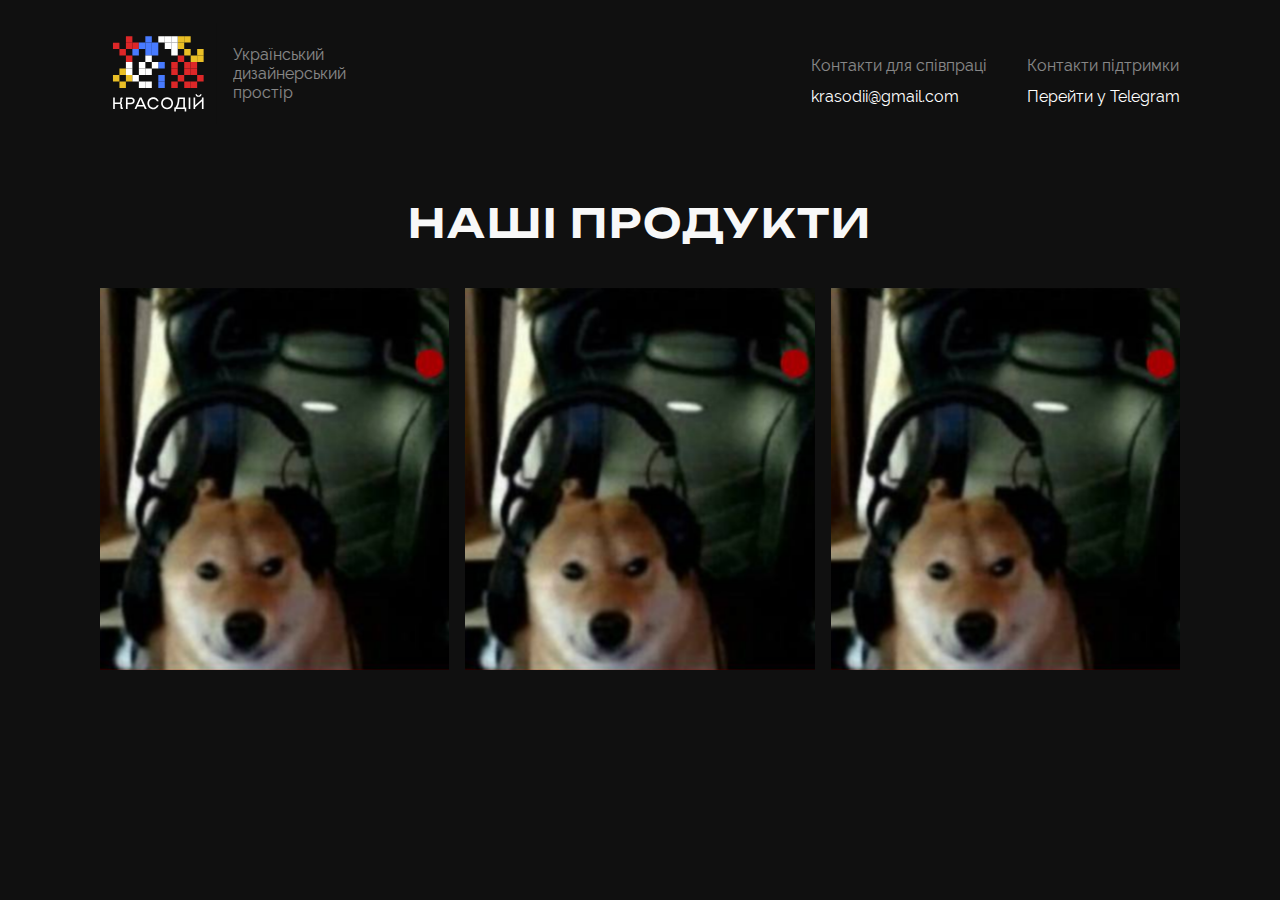
==== index.html @ 2705babe "Add files via upload" ====
<!DOCTYPE html>
<html lang="en">
<head>
    <meta charset="UTF-8">
    <meta name="viewport" content="width=device-width, initial-scale=1.0">
    <title>Український дизайнерський простір Красодій</title>
    <link rel="stylesheet" href="./css/header.css">
    <link rel="stylesheet" href="./css/main_page.css">
    <link rel="stylesheet" href="./css/fonts.css">
    <link rel="stylesheet" href="./css/styles.css">
</head>
<body>
    <section class="side_empty_section">
    </section>
    <section class="main_section">
        <header class="header">
            <a href="#" class="header_logo">
                <svg xmlns="http://www.w3.org/2000/svg" class="header_logo_logo" width="117" height="101" viewBox="0 0 117 101" fill="none">
                    <g clip-path="url(#clip0_2_178)">
                    <path d="M116.594 0H0V101H116.594V0Z" fill="#101010"/>
                    <path d="M22.8606 84.4993V86.0923H21.8314C20.9021 86.0923 20.4375 85.6221 20.4375 84.6817V82.2562C20.4375 81.4469 20.0377 81.0431 19.238 81.0447H14.8117V86.0827H13.1684V74.4665H14.8117V79.5165H19.0653C19.8665 79.5165 20.2648 79.1111 20.2648 78.305V75.8795C20.2648 74.9359 20.7302 74.4649 21.661 74.4665H22.5991V76.0619H22.2368C22.1811 76.055 22.1245 76.0611 22.0715 76.0796C22.0185 76.0982 21.9705 76.1288 21.9313 76.169C21.892 76.2091 21.8626 76.2578 21.8453 76.3112C21.8279 76.3646 21.8232 76.4213 21.8314 76.4769V78.3698C21.8314 79.2454 21.5339 79.8596 20.9437 80.2146C21.3043 80.3497 21.608 80.6035 21.805 80.9343C22.0112 81.3194 22.1106 81.7526 22.0929 82.189V84.0819C22.0845 84.1379 22.0893 84.1951 22.1069 84.2489C22.1245 84.3027 22.1544 84.3517 22.1942 84.392C22.234 84.4323 22.2826 84.4627 22.3363 84.4809C22.3899 84.4991 22.447 84.5046 22.5031 84.4969L22.8606 84.4993Z" fill="white"/>
                    <path d="M32.9652 74.9079C33.4959 75.1796 33.9355 75.6008 34.2295 76.1194C34.5146 76.6596 34.6636 77.2612 34.6636 77.8719C34.6636 78.4827 34.5146 79.0843 34.2295 79.6244C33.9348 80.1426 33.4955 80.5636 32.9652 80.836C32.352 81.1443 31.6721 81.296 30.986 81.2774H27.6009V86.0923H25.9576V74.4665H30.9956C31.6783 74.4507 32.3545 74.6022 32.9652 74.9079ZM32.4302 79.2598C32.6081 79.0777 32.7455 78.86 32.8331 78.621C32.9208 78.382 32.9568 78.1271 32.9388 77.8731C32.9578 77.6202 32.9222 77.3661 32.8345 77.1281C32.7467 76.8901 32.6089 76.6738 32.4302 76.4937C32.0912 76.1834 31.5929 76.0283 30.9356 76.0283H27.6009V79.7324H30.9476C31.5969 79.7324 32.0912 79.5749 32.4302 79.2598Z" fill="white"/>
                    <path d="M43.663 83.4365H37.4638L36.3315 86.0923H34.5466L39.7046 74.4665H41.5446L46.7026 86.0923H44.8145L43.663 83.4365ZM43.0224 81.9083L40.5754 76.177L38.1212 81.9083H43.0224Z" fill="white"/>
                    <path d="M48.1516 77.2493C48.8813 75.9943 50.0463 75.0507 51.4255 74.5975C52.8047 74.1442 54.3022 74.2129 55.6342 74.7903C56.3605 75.1126 57.008 75.5891 57.5319 76.1866C58.0666 76.7966 58.4664 77.5128 58.705 78.2881H56.8817C56.5729 77.582 56.0747 76.975 55.4423 76.5344C54.8002 76.1022 54.0401 75.8793 53.2664 75.8963C52.5199 75.888 51.786 76.0892 51.148 76.4769C50.5147 76.8626 49.9955 77.4099 49.6438 78.0626C49.2831 78.7463 49.0945 79.5076 49.0945 80.2806C49.0945 81.0535 49.2831 81.8148 49.6438 82.4985C49.9955 83.1512 50.5147 83.6985 51.148 84.0842C51.786 84.4719 52.5199 84.673 53.2664 84.6648C54.0405 84.682 54.8009 84.4582 55.4423 84.0243C56.0746 83.5846 56.5729 82.9785 56.8817 82.273H58.705C58.4652 83.0478 58.0655 83.7637 57.5319 84.3745C57.0079 84.9713 56.3604 85.447 55.6342 85.7684C54.3047 86.3619 52.8018 86.4391 51.4185 85.985C50.0352 85.5308 48.8705 84.5778 48.1516 83.3117C47.6402 82.3833 47.372 81.3405 47.372 80.2806C47.372 79.2206 47.6402 78.1778 48.1516 77.2493Z" fill="white"/>
                    <path d="M64.0403 85.4709C63.139 84.9592 62.3929 84.2132 61.8812 83.3118C61.3637 82.3853 61.092 81.3418 61.092 80.2806C61.092 79.2194 61.3637 78.1759 61.8812 77.2494C62.3929 76.3481 63.139 75.602 64.0403 75.0903C64.9695 74.5717 66.0159 74.2995 67.0799 74.2995C68.144 74.2995 69.1904 74.5717 70.1195 75.0903C71.0209 75.602 71.767 76.3481 72.2787 77.2494C72.7962 78.1759 73.0679 79.2194 73.0679 80.2806C73.0679 81.3418 72.7962 82.3853 72.2787 83.3118C71.767 84.2132 71.0209 84.9592 70.1195 85.4709C69.1904 85.9895 68.144 86.2617 67.0799 86.2617C66.0159 86.2617 64.9695 85.9895 64.0403 85.4709ZM69.2391 84.0843C69.8853 83.7017 70.4184 83.1545 70.7841 82.4985C71.1555 81.8183 71.3502 81.0557 71.3502 80.2806C71.3502 79.5056 71.1555 78.7429 70.7841 78.0627C70.4184 77.4067 69.8853 76.8595 69.2391 76.4769C68.583 76.0967 67.8382 75.8965 67.0799 75.8965C66.3217 75.8965 65.5768 76.0967 64.9208 76.4769C64.2746 76.8595 63.7414 77.4067 63.3758 78.0627C63.0043 78.7429 62.8097 79.5056 62.8097 80.2806C62.8097 81.0557 63.0043 81.8183 63.3758 82.4985C63.7414 83.1545 64.2746 83.7017 64.9208 84.0843C65.5768 84.4645 66.3217 84.6647 67.0799 84.6647C67.8382 84.6647 68.583 84.4645 69.2391 84.0843Z" fill="white"/>
                    <path d="M86.2437 84.4993V88.5777H84.6651V86.0923H75.8606V88.5849H74.2844V84.5065H75.3304C76.1301 83.6429 76.7466 82.4273 77.1801 80.86C77.6357 79.1009 77.8536 77.2887 77.8278 75.4717V74.4665H84.9266V84.4993H86.2437ZM83.2857 84.4993V76.0619H79.4472C79.4209 77.6749 79.2158 79.2801 78.8354 80.848C78.5291 82.144 78.0069 83.3791 77.2904 84.5017L83.2857 84.4993Z" fill="white"/>
                    <path d="M90.3052 74.4665V86.0923H88.6643V74.4665H90.3052Z" fill="white"/>
                    <path d="M93.5294 74.4665H95.1728V82.2874L101.907 76.2082V74.4665H103.55V86.0923H101.907V78.2714L95.1728 84.3482V86.0923H93.5294V74.4665ZM96.4419 73.1374C96.1711 72.9128 95.9495 72.6347 95.791 72.3206C95.6325 72.0064 95.5405 71.663 95.5206 71.3117H96.8689C96.8871 71.503 96.9428 71.6887 97.033 71.8583C97.1232 72.028 97.2459 72.1781 97.3943 72.3001C97.7327 72.533 98.1338 72.6576 98.5446 72.6576C98.9554 72.6576 99.3565 72.533 99.695 72.3001C99.8433 72.1781 99.9661 72.028 100.056 71.8583C100.146 71.6887 100.202 71.503 100.22 71.3117H101.566C101.547 71.663 101.456 72.0065 101.298 72.3207C101.14 72.6348 100.918 72.9129 100.647 73.1374C100.036 73.5801 99.2998 73.8185 98.5446 73.8185C97.7895 73.8185 97.0536 73.5801 96.4419 73.1374Z" fill="white"/>
                    <path d="M32.387 13.1444H25.9095V19.6339H32.387V13.1444Z" fill="#DD2728"/>
                    <path d="M19.4324 19.6339H12.955V26.1209H19.4324V19.6339Z" fill="#DD2728"/>
                    <path d="M25.9097 26.1209H19.4323V32.6079H25.9097V26.1209Z" fill="#DD2728"/>
                    <path d="M32.387 32.6079H25.9095V39.0949H32.387V32.6079Z" fill="#DD2728"/>
                    <path d="M32.387 19.6339H25.9095V26.0897H32.387V19.6339Z" fill="#DD2728"/>
                    <path d="M38.8646 19.6123H32.3848V26.0897H38.8646V19.6123Z" fill="#DD2728"/>
                    <path d="M103.638 26.0897H97.1586V32.5672H103.638V26.0897Z" fill="#EABF26"/>
                    <path d="M84.2064 13.1349H77.7289V19.6123H84.2064V13.1349Z" fill="#EABF26"/>
                    <path d="M84.2064 19.6123H77.7289V26.0897H84.2064V19.6123Z" fill="#EABF26"/>
                    <path d="M90.6837 13.1349H84.2063V19.6123H90.6837V13.1349Z" fill="#EABF26"/>
                    <path d="M90.6837 26.0897H84.2063V32.5672H90.6837V26.0897Z" fill="#EABF26"/>
                    <path d="M97.1612 32.5647H90.6838V39.0446H97.1612V32.5647Z" fill="#EABF26"/>
                    <path d="M103.638 32.5647H97.1586V39.0446H103.638V32.5647Z" fill="#EABF26"/>
                    <path d="M25.9095 45.4812H19.4321V51.9707H25.9095V45.4812Z" fill="#EABF26"/>
                    <path d="M25.9095 58.4577H19.4321V64.9447H25.9095V58.4577Z" fill="#EABF26"/>
                    <path d="M32.3867 51.9706H25.9093V58.4576H32.3867V51.9706Z" fill="#EABF26"/>
                    <path d="M19.432 51.9706H12.9546V58.4576H19.432V51.9706Z" fill="#EABF26"/>
                    <path d="M64.7744 58.4673H58.297V64.9543H64.7744V58.4673Z" fill="#487BFF"/>
                    <path d="M64.7743 39.0038H58.2968V45.4932H64.7743V39.0038Z" fill="#487BFF"/>
                    <path d="M64.7744 51.9802H58.297V58.4672H64.7744V51.9802Z" fill="#487BFF"/>
                    <path d="M71.2518 19.6122H64.7743V26.0897H71.2518V19.6122Z" fill="white"/>
                    <path d="M71.2518 13.1348H64.7743V19.6123H71.2518V13.1348Z" fill="white"/>
                    <path d="M77.729 26.0873H71.2516V32.5671H77.729V26.0873Z" fill="white"/>
                    <path d="M77.729 19.6122H71.2516V26.0897H77.729V19.6122Z" fill="white"/>
                    <path d="M77.729 13.1348H71.2516V19.6123H77.729V13.1348Z" fill="white"/>
                    <path d="M64.7743 13.1348H58.2968V19.6122H64.7743V13.1348Z" fill="white"/>
                    <path d="M38.8641 26.0873H32.3867V32.5671H38.8641V26.0873Z" fill="#487BFF"/>
                    <path d="M45.3414 19.6123H38.8639V26.0897H45.3414V19.6123Z" fill="#487BFF"/>
                    <path d="M51.8189 13.1349H45.3414V19.6123H51.8189V13.1349Z" fill="#487BFF"/>
                    <path d="M51.8189 19.6123H45.3414V26.0897H51.8189V19.6123Z" fill="#487BFF"/>
                    <path d="M51.8189 26.0873H45.3414V32.5671H51.8189V26.0873Z" fill="#487BFF"/>
                    <path d="M58.2962 19.6123H51.8164V26.0897H58.2962V19.6123Z" fill="#487BFF"/>
                    <path d="M58.2962 26.0873H51.8164V32.5671H58.2962V26.0873Z" fill="#487BFF"/>
                    <path d="M103.639 51.9946H97.1613V58.4745H103.639V51.9946Z" fill="#DD2728"/>
                    <path d="M77.7289 39.0373V45.5148C77.4602 45.5149 77.1918 45.4981 76.9252 45.4644C76.9252 45.4836 76.9252 45.498 76.9109 45.5148H71.2515V39.0373H77.7289Z" fill="#DD2728"/>
                    <path d="M84.209 32.5575H77.7291V39.0374H84.209V32.5575Z" fill="#DD2728"/>
                    <path d="M77.7289 45.5148H71.2515V51.9946H77.7289V45.5148Z" fill="#DD2728"/>
                    <path d="M90.6621 39.0373V45.5148C90.3942 45.5149 90.1266 45.498 89.8609 45.4644C89.8609 45.4836 89.8609 45.498 89.8465 45.5148H84.1871V39.0373H90.6621Z" fill="#DD2728"/>
                    <path d="M90.6645 45.5148H84.1871V51.9946H90.6645V45.5148Z" fill="#DD2728"/>
                    <path d="M97.1303 39.0373V45.5148C96.8624 45.5149 96.5948 45.4981 96.329 45.4644C96.329 45.4836 96.329 45.498 96.3147 45.5148H90.6529V39.0373H97.1303Z" fill="#DD2728"/>
                    <path d="M97.1303 45.5148H90.6529V51.9946H97.1303V45.5148Z" fill="#DD2728"/>
                    <path d="M97.1614 58.472H90.684V64.9543H97.1614V58.472Z" fill="#DD2728"/>
                    <path d="M90.6863 58.472H84.2089V64.9543H90.6863V58.472Z" fill="#DD2728"/>
                    <path d="M77.7289 58.472H71.2515V64.9543H77.7289V58.472Z" fill="#DD2728"/>
                    <path d="M84.209 51.9946H77.7291V58.4745H84.209V51.9946Z" fill="#DD2728"/>
                    <path d="M51.8191 45.522H45.3417V51.9994H51.8191V45.522Z" fill="white"/>
                    <path d="M45.3444 39.0446H38.8646V45.522H45.3444V39.0446Z" fill="white"/>
                    <path d="M51.8191 32.5671H45.3417V39.0445H51.8191V32.5671Z" fill="white"/>
                    <path d="M58.2966 39.0446H51.8192V45.522H58.2966V39.0446Z" fill="white"/>
                    <path d="M32.387 39.0446H25.9096V45.522H32.387V39.0446Z" fill="white"/>
                    <path d="M45.3444 45.522H38.8646V51.9994H45.3444V45.522Z" fill="white"/>
                    <path d="M51.8191 58.4745H45.3417V64.9543H51.8191V58.4745Z" fill="white"/>
                    <path d="M45.3444 58.4745H38.8646V64.9543H45.3444V58.4745Z" fill="white"/>
                    <path d="M38.8644 51.997H32.387V58.4744H38.8644V51.997Z" fill="white"/>
                    <path d="M32.387 45.522H25.9096V51.9994H32.387V45.522Z" fill="white"/>
                    </g>
                    <defs>
                    <clipPath id="clip0_2_178">
                        <rect width="116.594" height="101" fill="white"/>
                    </clipPath>
                    </defs>
                </svg>
                <h3 class="header_logo_title">
                    Український 
                    дизайнерський 
                    простір
                </h3>
            </a>
            <div class="header_contacts">
                <div class="header_contacts_coop">
                    <h3 class="header_contacts_coop_title">
                        Контакти для співпраці
                    </h3>
                    <a class="header_contacts_coop_text" href="https://mail.google.com/mail/?view=cm&fs=1&to=krasodii@gmail.com&authuser=0">krasodii@gmail.com</a>
                </div>
                <div class="header_contacts_support">
                    <h3 class="header_contacts_support_title">
                        Контакти підтримки
                    </h3>
                    <a class="header_contacts_support_text" href="#">Перейти у Telegram</a>
                </div>
            </div>
        </header>
        <main>
            <h1 class="main_text_title">
                Наші продукти
            </h1>
            <div class="main_catalog">
                <div class="catalog_block_first">
                    <a href="#" class="catalog_block_link">
                        <svg class="catalog_block_link_img" width="56" height="56" viewBox="0 0 56 56" fill="none" xmlns="http://www.w3.org/2000/svg">
                            <path d="M20 36L36 20M36 20H20M36 20V36" stroke="white" stroke-width="2"/>
                            <rect x="1" y="1" width="54" height="54" stroke="white" stroke-width="2"/>
                        </svg>    
                    </a>
                </div>
                <div class="catalog_block_second">
                    <a href="#" class="catalog_block_link">
                        <svg class="catalog_block_link_img" width="56" height="56" viewBox="0 0 56 56" fill="none" xmlns="http://www.w3.org/2000/svg">
                            <path d="M20 36L36 20M36 20H20M36 20V36" stroke="white" stroke-width="2"/>
                            <rect x="1" y="1" width="54" height="54" stroke="white" stroke-width="2"/>
                        </svg>    
                    </a>
                </div>
                <div class="catalog_block_third">
                    <a href="#" class="catalog_block_link">
                        <svg class="catalog_block_link_img" width="56" height="56" viewBox="0 0 56 56" fill="none" xmlns="http://www.w3.org/2000/svg">
                            <path d="M20 36L36 20M36 20H20M36 20V36" stroke="white" stroke-width="2"/>
                            <rect x="1" y="1" width="54" height="54" stroke="white" stroke-width="2"/>
                        </svg>    
                    </a>
                </div>
            </div>
        </main>
    </section>
    <section class="side_empty_section">
    </section>
</body>
</html>
---- css/header.css ----
body {
  margin: 0px;
  background: #101010;
}

.header {
  display: flex;
  justify-content: space-between;
  align-items: flex-start;
  padding: 0px 100px;
  background: #101010;
}

.header_logo {
  display: flex;
  justify-content: flex-start;
  align-items: center;
  margin: 23px 0px 0px;
  text-decoration: none;
}

.header_logo_title {
  color: #FFF;
  font-variant-numeric: lining-nums proportional-nums;
  font-family: Raleway;
  font-size: 16px;
  font-style: normal;
  font-weight: 400;
  line-height: 120%; /* 19.2px */
  opacity: 0.5;
  display: flex;
  width: 137px;
  height: 61px;
  flex-direction: column;
  justify-content: center;
  flex-shrink: 0;
  margin: 0px 0px 0px 16.41px;
}

.header_contacts {
  display: flex;
  justify-content: flex-end;
  align-items: flex-start;
  margin: 56px 0px 0px;
}

.header_contacts_coop {
  margin: 0px 40px 0px 0px;
}

.header_contacts_coop_title {
  color: #FFF;
  font-variant-numeric: lining-nums proportional-nums;
  font-family: Raleway;
  font-size: 16px;
  font-style: normal;
  font-weight: 400;
  line-height: 120%; /* 19.2px */
  opacity: 0.5;
  margin: 0px 0px 12px;
}

.header_contacts_coop_text {
  color: #FFF;
  font-variant-numeric: lining-nums proportional-nums;
  font-family: Raleway;
  font-size: 16px;
  font-style: normal;
  font-weight: 400;
  line-height: 120%; /* 19.2px */
  margin: 0px;
  text-decoration: none;
}

.header_contacts_support_title {
  color: #FFF;
  font-variant-numeric: lining-nums proportional-nums;
  font-family: Raleway;
  font-size: 16px;
  font-style: normal;
  font-weight: 400;
  line-height: 120%; /* 19.2px */
  opacity: 0.5;
  margin: 0px 0px 12px;
}

.header_contacts_support_text {
  color: #FFF;
  font-variant-numeric: lining-nums proportional-nums;
  font-family: Raleway;
  font-size: 16px;
  font-style: normal;
  font-weight: 400;
  line-height: 120%; /* 19.2px */
  margin: 0px;
  text-decoration: none;
}/*# sourceMappingURL=header.css.map */
---- css/main_page.css ----
body {
  margin: 0px;
  background: #101010;
}

.main_text_title {
  color: #F8F8F8;
  font-family: Unbounded;
  font-size: 40px;
  font-style: normal;
  font-weight: 600;
  line-height: normal;
  letter-spacing: 2px;
  text-transform: uppercase;
  margin: 74px 0px 40px 0px;
  text-align: center;
}

.main_catalog {
  display: grid;
  grid-template-columns: repeat(3, 1fr);
  -moz-column-gap: 16px;
       column-gap: 16px;
  width: calc(100% - 200px);
  padding: 0px 100px;
}

.catalog_block_first {
  background-image: url(../img/me.PNG);
  background-size: cover;
  background-position: center;
  aspect-ratio: 32/35;
  display: flex;
  justify-content: flex-end;
  align-items: flex-end;
}

.catalog_block_second {
  background-image: url(../img/me.PNG);
  background-size: cover;
  background-position: center;
  aspect-ratio: 32/35;
  display: flex;
  justify-content: flex-end;
  align-items: flex-end;
}

.catalog_block_third {
  background-image: url(../img/me.PNG);
  background-size: cover;
  background-position: center;
  aspect-ratio: 32/35;
  display: flex;
  justify-content: flex-end;
  align-items: flex-end;
}

.catalog_block_first:hover {
  background-image: linear-gradient(333deg, rgb(0, 0, 0) 0%, transparent 100%), url(../img/me.PNG);
}

.catalog_block_second:hover {
  background-image: linear-gradient(333deg, rgb(0, 0, 0) 0%, transparent 100%), url(../img/me.PNG);
}

.catalog_block_third:hover {
  background-image: linear-gradient(333deg, rgb(0, 0, 0) 0%, transparent 100%), url(../img/me.PNG);
}

.catalog_block_first:hover .catalog_block_link {
  display: block;
}

.catalog_block_link {
  display: none;
  margin: 0px 20px 20px 0px;
}/*# sourceMappingURL=main_page.css.map */
---- css/fonts.css ----
@font-face {
  font-family: "Raleway";
  src: url("../fonts/Raleway-Regular.woff") format("woff"), url("../fonts/Raleway-Regular.ttf") format("truetype"), url("../fonts/Raleway-Regular.eot") format("embedded-opentype");
  font-style: normal;
  font-weight: normal;
  font-feature-settings: "lnum" 1;
}
@font-face {
  font-family: "Raleway";
  src: url("../fonts/Raleway-Italic.woff") format("woff"), url("../fonts/Raleway-Italic.ttf") format("truetype"), url("../fonts/Raleway-Italic.eot") format("embedded-opentype");
  font-style: italic;
  font-weight: normal;
  font-feature-settings: "lnum" 1;
}
@font-face {
  font-family: "Raleway";
  src: url("../fonts/Raleway-Bold.woff") format("woff"), url("../fonts/Raleway-Bold.ttf") format("truetype"), url("../fonts/Raleway-Bold.eot") format("embedded-opentype");
  font-style: normal;
  font-weight: bold;
  font-feature-settings: "lnum" 1;
}
@font-face {
  font-family: "Raleway";
  src: url("../fonts/Raleway-BoldItalic.woff") format("woff"), url("../fonts/Raleway-BoldItalic.ttf") format("truetype"), url("../fonts/Raleway-BoldItalic.eot") format("embedded-opentype");
  font-style: italic;
  font-weight: bold;
  font-feature-settings: "lnum" 1;
}
@font-face {
  font-family: "Raleway";
  src: url("../fonts/Raleway-ExtraBold.woff") format("woff"), url("../fonts/Raleway-ExtraBold.ttf") format("truetype"), url("../fonts/Raleway-ExtraBold.eot") format("embedded-opentype");
  font-style: normal;
  font-weight: 800;
  font-feature-settings: "lnum" 1;
}
@font-face {
  font-family: "Raleway";
  src: url("../fonts/Raleway-ExtraBoldItalic.woff") format("woff"), url("../fonts/Raleway-ExtraBoldItalic.ttf") format("truetype"), url("../fonts/Raleway-ExtraBoldItalic.eot") format("embedded-opentype");
  font-style: italic;
  font-weight: 800;
  font-feature-settings: "lnum" 1;
}
@font-face {
  font-family: "Raleway";
  src: url("../fonts/Raleway-ExtraLight.woff") format("woff"), url("../fonts/Raleway-ExtraLight.ttf") format("truetype"), url("../fonts/Raleway-ExtraLight.eot") format("embedded-opentype");
  font-style: normal;
  font-weight: 200;
  font-feature-settings: "lnum" 1;
}
@font-face {
  font-family: "Raleway";
  src: url("../fonts/Raleway-ExtraLightItalic.woff") format("woff"), url("../fonts/Raleway-ExtraLightItalic.ttf") format("truetype"), url("../fonts/Raleway-ExtraLightItalic.eot") format("embedded-opentype");
  font-style: italic;
  font-weight: 200;
  font-feature-settings: "lnum" 1;
}
@font-face {
  font-family: "Raleway";
  src: url("../fonts/Raleway-Light.woff") format("woff"), url("../fonts/Raleway-Light.ttf") format("truetype"), url("../fonts/Raleway-Light.eot") format("embedded-opentype");
  font-style: normal;
  font-weight: 300;
  font-feature-settings: "lnum" 1;
}
@font-face {
  font-family: "Raleway";
  src: url("../fonts/Raleway-LightItalic.woff") format("woff"), url("../fonts/Raleway-LightItalic.ttf") format("truetype"), url("../fonts/Raleway-LightItalic.eot") format("embedded-opentype");
  font-style: italic;
  font-weight: 300;
  font-feature-settings: "lnum" 1;
}
@font-face {
  font-family: "Raleway";
  src: url("../fonts/Raleway-Medium.woff") format("woff"), url("../fonts/Raleway-Medium.ttf") format("truetype"), url("../fonts/Raleway-Medium.eot") format("embedded-opentype");
  font-style: normal;
  font-weight: 500;
  font-feature-settings: "lnum" 1;
}
@font-face {
  font-family: "Raleway";
  src: url("../fonts/Raleway-MediumItalic.woff") format("woff"), url("../fonts/Raleway-MediumItalic.ttf") format("truetype"), url("../fonts/Raleway-MediumItalic.eot") format("embedded-opentype");
  font-style: italic;
  font-weight: 500;
  font-feature-settings: "lnum" 1;
}
@font-face {
  font-family: "Raleway";
  src: url("../fonts/Raleway-SemiBold.woff") format("woff"), url("../fonts/Raleway-SemiBold.ttf") format("truetype"), url("../fonts/Raleway-SemiBold.eot") format("embedded-opentype");
  font-style: normal;
  font-weight: 600;
  font-feature-settings: "lnum" 1;
}
@font-face {
  font-family: "Raleway";
  src: url("../fonts/Raleway-SemiBoldItalic.woff") format("woff"), url("../fonts/Raleway-SemiBoldItalic.ttf") format("truetype"), url("../fonts/Raleway-SemiBoldItalic.eot") format("embedded-opentype");
  font-style: italic;
  font-weight: 600;
  font-feature-settings: "lnum" 1;
}
@font-face {
  font-family: "Raleway";
  src: url("../fonts/Raleway-Thin.woff") format("woff"), url("../fonts/Raleway-Thin.ttf") format("truetype"), url("../fonts/Raleway-Thin.eot") format("embedded-opentype");
  font-style: normal;
  font-weight: 100;
  font-feature-settings: "lnum" 1;
}
@font-face {
  font-family: "Raleway";
  src: url("../fonts/Raleway-ThinItalic.woff") format("woff"), url("../fonts/Raleway-ThinItalic.ttf") format("truetype"), url("../fonts/Raleway-ThinItalic.eot") format("embedded-opentype");
  font-style: italic;
  font-weight: 100;
  font-feature-settings: "lnum" 1;
}
@font-face {
  font-family: "Unbounded";
  src: url("../fonts/Unbounded-Black.ttf") format("truetype");
  font-style: normal;
  font-weight: normal;
  font-feature-settings: "lnum" 1;
}
@font-face {
  font-family: "Unbounded";
  src: url("../fonts/Unbounded-Bold.ttf") format("truetype");
  font-style: normal;
  font-weight: bold;
  font-feature-settings: "lnum" 1;
}
@font-face {
  font-family: "Unbounded";
  src: url("../fonts/Unbounded-ExtraBold.ttf") format("truetype");
  font-style: normal;
  font-weight: 800;
  font-feature-settings: "lnum" 1;
}
@font-face {
  font-family: "Unbounded";
  src: url("../fonts/Unbounded-ExtraLight.ttf") format("truetype");
  font-style: normal;
  font-weight: 200;
  font-feature-settings: "lnum" 1;
}
@font-face {
  font-family: "Unbounded";
  src: url("../fonts/Unbounded-Light.ttf") format("truetype");
  font-style: normal;
  font-weight: 300;
  font-feature-settings: "lnum" 1;
}
@font-face {
  font-family: "Unbounded";
  src: url("../fonts/Unbounded-Medium.ttf") format("truetype");
  font-style: normal;
  font-weight: 500;
  font-feature-settings: "lnum" 1;
}
@font-face {
  font-family: "Unbounded";
  src: url("../fonts/Unbounded-Regular.ttf") format("truetype");
  font-style: normal;
  font-weight: normal;
  font-feature-settings: "lnum" 1;
}
@font-face {
  font-family: "Unbounded";
  src: url("../fonts/Unbounded-SemiBold.ttf") format("truetype");
  font-style: normal;
  font-weight: 600;
  font-feature-settings: "lnum" 1;
}/*# sourceMappingURL=fonts.css.map */
---- css/styles.css ----
body {
  margin: 0px;
  background: #101010;
}

body {
  margin: 0px;
  background: #101010;
  display: flex;
  justify-content: space-between;
  align-items: stretch;
}

.side_empty_section {
  width: auto;
}

.main_section {
  max-width: 1440px;
  width: 100%;
}/*# sourceMappingURL=styles.css.map */
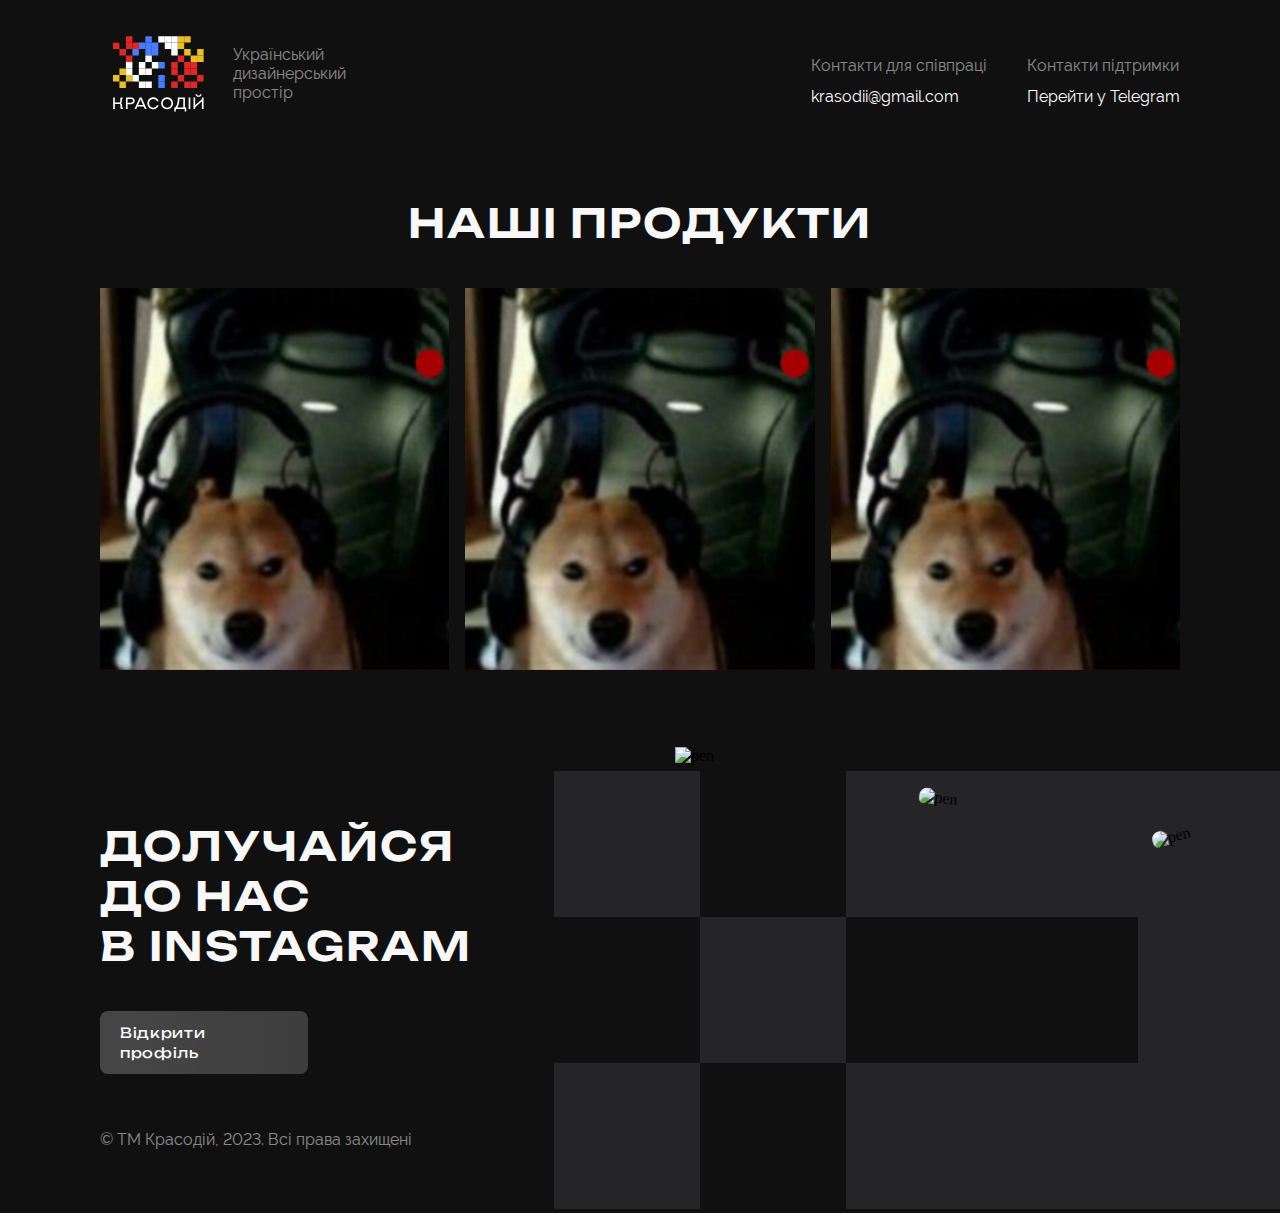
==== commit b57632ce: "Add files via upload" ====
--- a/index.html
+++ b/index.html
@@ -4,14 +4,12 @@
     <meta charset="UTF-8">
     <meta name="viewport" content="width=device-width, initial-scale=1.0">
     <title>Український дизайнерський простір Красодій</title>
-    <link rel="stylesheet" href="./css/header.css">
+    <link rel="stylesheet" href="./css/header_type_one.css">
     <link rel="stylesheet" href="./css/main_page.css">
     <link rel="stylesheet" href="./css/fonts.css">
     <link rel="stylesheet" href="./css/styles.css">
 </head>
 <body>
-    <section class="side_empty_section">
-    </section>
     <section class="main_section">
         <header class="header">
             <a href="#" class="header_logo">
@@ -139,9 +137,54 @@
                     </a>
                 </div>
             </div>
+            <div class="insta_block">
+                <div class="text_insta_block">
+                    <h1 class="title_text_insta_block">
+                        Долучайся <br>
+                        до нас <br>
+                        в instagram
+                    </h1>
+                    <a href="#" class="bttn_text_insta_block">
+                        <p class="text_bttn_text_insta_block">Відкрити профіль</p>
+                    </a>
+                    <p class="trade_mark_all_rights_reserved">© ТМ Красодій, 2023. Всі права захищені</p>
+                </div>
+                <div class="imges_insta_block">
+                    <div class="mosaic_column">
+                        <div class="mosaic_gray_block"></div>
+                        <div class="mosaic_black_block"></div>
+                        <div class="mosaic_gray_block"></div>
+                    </div>
+                    <div class="mosaic_column">
+                        <div class="mosaic_black_block"></div>
+                        <div class="mosaic_gray_block"></div>
+                        <div class="mosaic_black_block"></div>
+                    </div>  
+                    <div class="mosaic_column">
+                        <div class="mosaic_gray_block"></div>
+                        <div class="mosaic_black_block"></div>
+                        <div class="mosaic_gray_block"></div>
+                    </div>
+                    <div class="mosaic_column">
+                        <div class="mosaic_gray_block"></div>
+                        <div class="mosaic_black_block"></div>
+                        <div class="mosaic_gray_block"></div>
+                    </div>
+                    <div class="mosaic_column">
+                        <div class="mosaic_gray_block"></div>
+                        <div class="mosaic_gray_block"></div>
+                        <div class="mosaic_gray_block"></div>
+                    </div>
+                    <img src="./img/insta.PNG" alt="pen" class="first_insta_imges_insta_block">
+                    <!-- <img src="./img/insta.PNG" alt="pen" class="second_insta_imges_insta_block"> -->
+                    <!-- <img src="./img/insta.PNG" alt="pen" class="third_insta_imges_insta_block"> -->
+                </div>
+                <img src="./img/pen.PNG" alt="pen" class="pen_imges_insta_block">
+                <!-- <img src="./img/insta.PNG" alt="pen" class="first_insta_imges_insta_block"> -->
+                <img src="./img/insta.PNG" alt="pen" class="second_insta_imges_insta_block">
+                <img src="./img/insta.PNG" alt="pen" class="third_insta_imges_insta_block">
+            </div>
         </main>
-    </section>
-    <section class="side_empty_section">
     </section>
 </body>
 </html>--- a/css/header_type_one.css
+++ b/css/header_type_one.css
@@ -0,0 +1,99 @@
+body {
+  margin: 0px;
+  background: #101010;
+}
+
+.header {
+  display: flex;
+  justify-content: space-between;
+  align-items: flex-start;
+  padding: 0px 100px;
+  background: #101010;
+  max-width: 1080px;
+  margin: 0px auto;
+}
+
+.header_logo {
+  display: flex;
+  justify-content: flex-start;
+  align-items: center;
+  margin: 23px 0px 0px;
+  text-decoration: none;
+}
+
+.header_logo_title {
+  color: #FFF;
+  font-variant-numeric: lining-nums proportional-nums;
+  font-family: Raleway;
+  font-size: 16px;
+  font-style: normal;
+  font-weight: 400;
+  line-height: 120%; /* 19.2px */
+  opacity: 0.5;
+  display: flex;
+  width: 137px;
+  height: 61px;
+  flex-direction: column;
+  justify-content: center;
+  flex-shrink: 0;
+  margin: 0px 0px 0px 16.41px;
+}
+
+.header_contacts {
+  display: flex;
+  justify-content: flex-end;
+  align-items: flex-start;
+  margin: 56px 0px 0px;
+}
+
+.header_contacts_coop {
+  margin: 0px 40px 0px 0px;
+}
+
+.header_contacts_coop_title {
+  color: #FFF;
+  font-variant-numeric: lining-nums proportional-nums;
+  font-family: Raleway;
+  font-size: 16px;
+  font-style: normal;
+  font-weight: 400;
+  line-height: 120%; /* 19.2px */
+  opacity: 0.5;
+  margin: 0px 0px 12px;
+}
+
+.header_contacts_coop_text {
+  color: #FFF;
+  font-variant-numeric: lining-nums proportional-nums;
+  font-family: Raleway;
+  font-size: 16px;
+  font-style: normal;
+  font-weight: 400;
+  line-height: 120%; /* 19.2px */
+  margin: 0px;
+  text-decoration: none;
+}
+
+.header_contacts_support_title {
+  color: #FFF;
+  font-variant-numeric: lining-nums proportional-nums;
+  font-family: Raleway;
+  font-size: 16px;
+  font-style: normal;
+  font-weight: 400;
+  line-height: 120%; /* 19.2px */
+  opacity: 0.5;
+  margin: 0px 0px 12px;
+}
+
+.header_contacts_support_text {
+  color: #FFF;
+  font-variant-numeric: lining-nums proportional-nums;
+  font-family: Raleway;
+  font-size: 16px;
+  font-style: normal;
+  font-weight: 400;
+  line-height: 120%; /* 19.2px */
+  margin: 0px;
+  text-decoration: none;
+}/*# sourceMappingURL=header_type_one.css.map */--- a/css/main_page.css
+++ b/css/main_page.css
@@ -1,6 +1,12 @@
 body {
   margin: 0px;
   background: #101010;
+}
+
+main {
+  max-width: 1280px;
+  width: 100%;
+  margin: 0px auto;
 }
 
 .main_text_title {
@@ -23,6 +29,7 @@
        column-gap: 16px;
   width: calc(100% - 200px);
   padding: 0px 100px;
+  margin-bottom: 101px;
 }
 
 .catalog_block_first {
@@ -71,7 +78,139 @@
   display: block;
 }
 
+.catalog_block_second:hover .catalog_block_link {
+  display: block;
+}
+
+.catalog_block_third:hover .catalog_block_link {
+  display: block;
+}
+
 .catalog_block_link {
   display: none;
   margin: 0px 20px 20px 0px;
+}
+
+.insta_block {
+  display: flex;
+  justify-content: space-between;
+  align-items: stretch;
+  position: relative;
+}
+
+.text_insta_block {
+  padding: 50px 79px 60px 100px;
+}
+
+.title_text_insta_block {
+  color: #F8F8F8;
+  font-family: Unbounded;
+  font-size: 40px;
+  font-style: normal;
+  font-weight: 600;
+  line-height: normal;
+  letter-spacing: 2px;
+  text-transform: uppercase;
+  margin: 0px 0px 40px;
+  width: 375px;
+}
+
+.bttn_text_insta_block {
+  text-decoration: none;
+  display: flex;
+  justify-content: center;
+  align-items: center;
+  padding: 12px 20px;
+  border-radius: 8px;
+  background: linear-gradient(0deg, rgba(255, 255, 255, 0.2) 0%, rgba(255, 255, 255, 0.2) 100%), linear-gradient(272deg, rgba(0, 0, 0, 0.1) 0%, rgba(255, 255, 255, 0.03) 100%);
+  gap: 10px;
+  width: 168px;
+}
+
+.text_bttn_text_insta_block {
+  color: #FFF;
+  font-family: Unbounded;
+  font-size: 14px;
+  font-style: normal;
+  font-weight: 400;
+  line-height: 140%; /* 19.6px */
+  letter-spacing: 0.7px;
+  margin: 0px;
+}
+
+.trade_mark_all_rights_reserved {
+  margin: 53px 0px 0px 0px;
+  color: #FFF;
+  font-variant-numeric: lining-nums proportional-nums;
+  font-family: Raleway;
+  font-size: 16px;
+  font-style: normal;
+  font-weight: 400;
+  line-height: 160%; /* 25.6px */
+  opacity: 0.5;
+}
+
+.imges_insta_block {
+  width: 100%;
+  display: flex;
+  overflow: hidden;
+  position: relative;
+}
+
+.mosaic_column {
+  width: 100%;
+}
+
+.mosaic_gray_block {
+  width: 146.108px;
+  height: 146.108px;
+  flex-shrink: 0;
+  background-color: #252527;
+  content: " ";
+}
+
+.mosaic_black_block {
+  width: 146.108px;
+  height: 146.108px;
+  flex-shrink: 0;
+  background-color: transparent;
+  content: " ";
+}
+
+.pen_imges_insta_block {
+  position: absolute;
+  top: -24.28px;
+  left: 675px;
+  width: 196px;
+  height: 196px;
+}
+
+.first_insta_imges_insta_block {
+  border-radius: 16px;
+  position: absolute;
+  bottom: -124.21px;
+  left: 39px;
+  transform: rotate(-9.85deg);
+  width: 16.49382813vw;
+  max-width: 211.121px;
+}
+
+.second_insta_imges_insta_block {
+  border-radius: 16px;
+  position: absolute;
+  top: 27.72px;
+  right: 151.21px;
+  transform: rotate(6.794deg);
+  width: 16.49382813vw;
+  max-width: 211.121px;
+}
+
+.third_insta_imges_insta_block {
+  border-radius: 16px;
+  position: absolute;
+  top: 36.2px;
+  right: -80px;
+  transform: rotate(-14.19deg);
+  width: 16.49382813vw;
+  max-width: 211.121px;
 }/*# sourceMappingURL=main_page.css.map */--- a/css/styles.css
+++ b/css/styles.css
@@ -7,7 +7,7 @@
   margin: 0px;
   background: #101010;
   display: flex;
-  justify-content: space-between;
+  justify-content: center;
   align-items: stretch;
 }
 
@@ -16,6 +16,6 @@
 }
 
 .main_section {
-  max-width: 1440px;
   width: 100%;
+  overflow: hidden;
 }/*# sourceMappingURL=styles.css.map */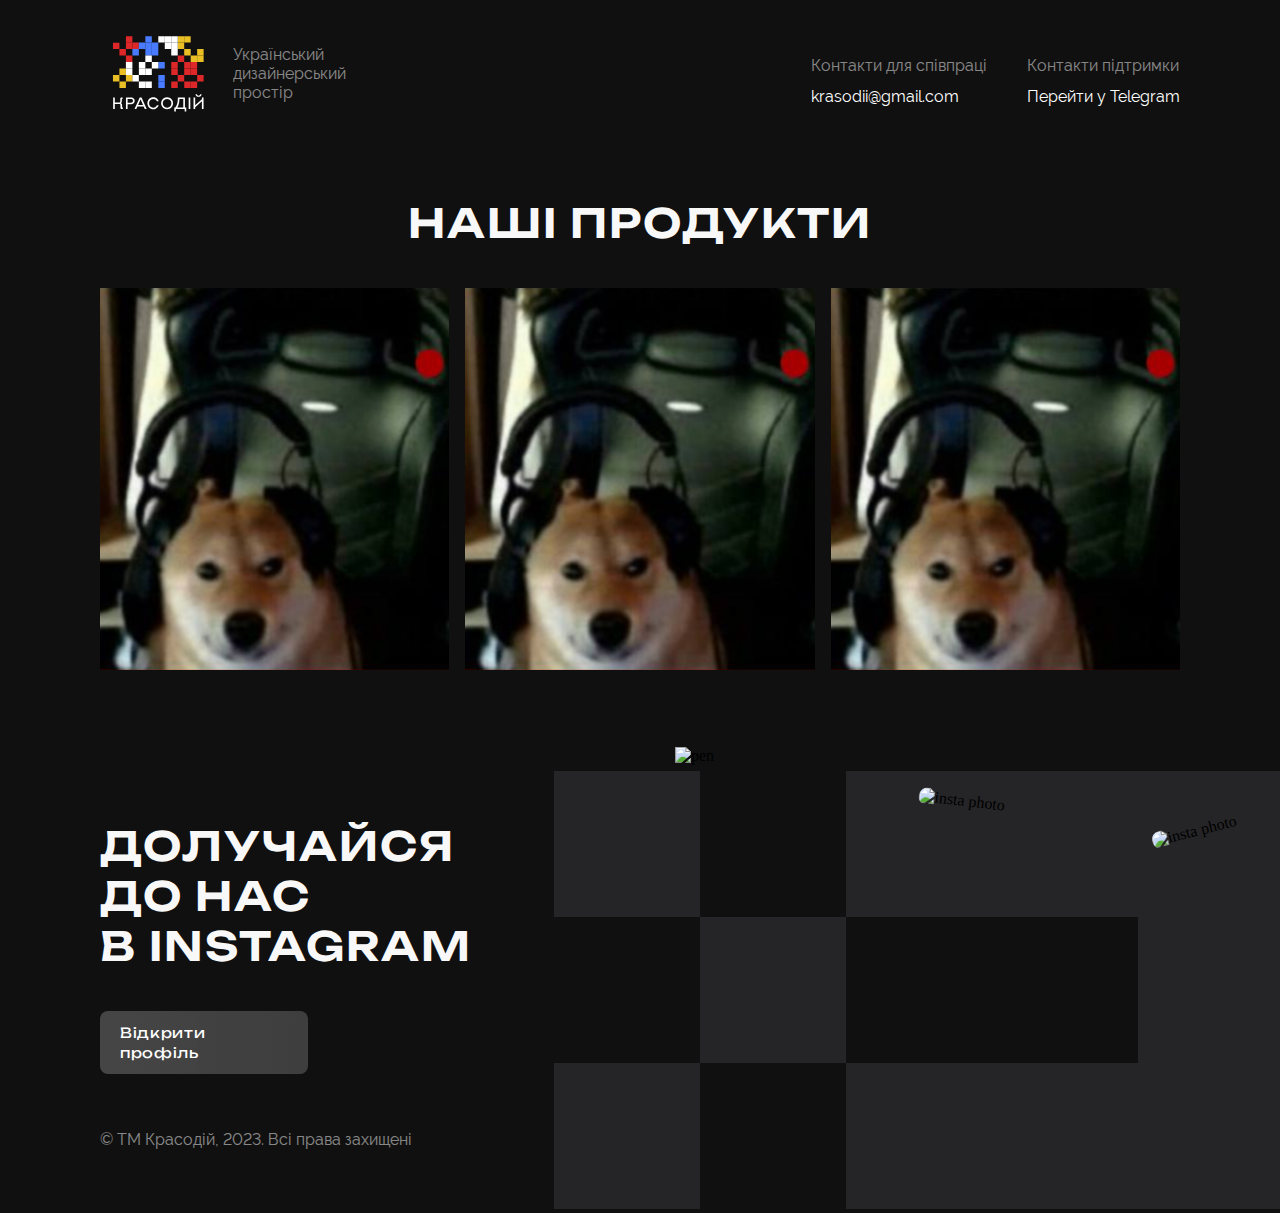
==== commit 984118f3: "Bug fix with images" ====
--- a/index.html
+++ b/index.html
@@ -175,14 +175,14 @@
                         <div class="mosaic_gray_block"></div>
                         <div class="mosaic_gray_block"></div>
                     </div>
-                    <img src="./img/insta.PNG" alt="pen" class="first_insta_imges_insta_block">
+                    <img src="./img/insta.PNG" alt="insta photo" class="first_insta_imges_insta_block">
                     <!-- <img src="./img/insta.PNG" alt="pen" class="second_insta_imges_insta_block"> -->
                     <!-- <img src="./img/insta.PNG" alt="pen" class="third_insta_imges_insta_block"> -->
                 </div>
                 <img src="./img/pen.PNG" alt="pen" class="pen_imges_insta_block">
                 <!-- <img src="./img/insta.PNG" alt="pen" class="first_insta_imges_insta_block"> -->
-                <img src="./img/insta.PNG" alt="pen" class="second_insta_imges_insta_block">
-                <img src="./img/insta.PNG" alt="pen" class="third_insta_imges_insta_block">
+                <img src="./img/insta.PNG" alt="insta photo" class="second_insta_imges_insta_block">
+                <img src="./img/insta.PNG" alt="insta photo" class="third_insta_imges_insta_block">
             </div>
         </main>
     </section>
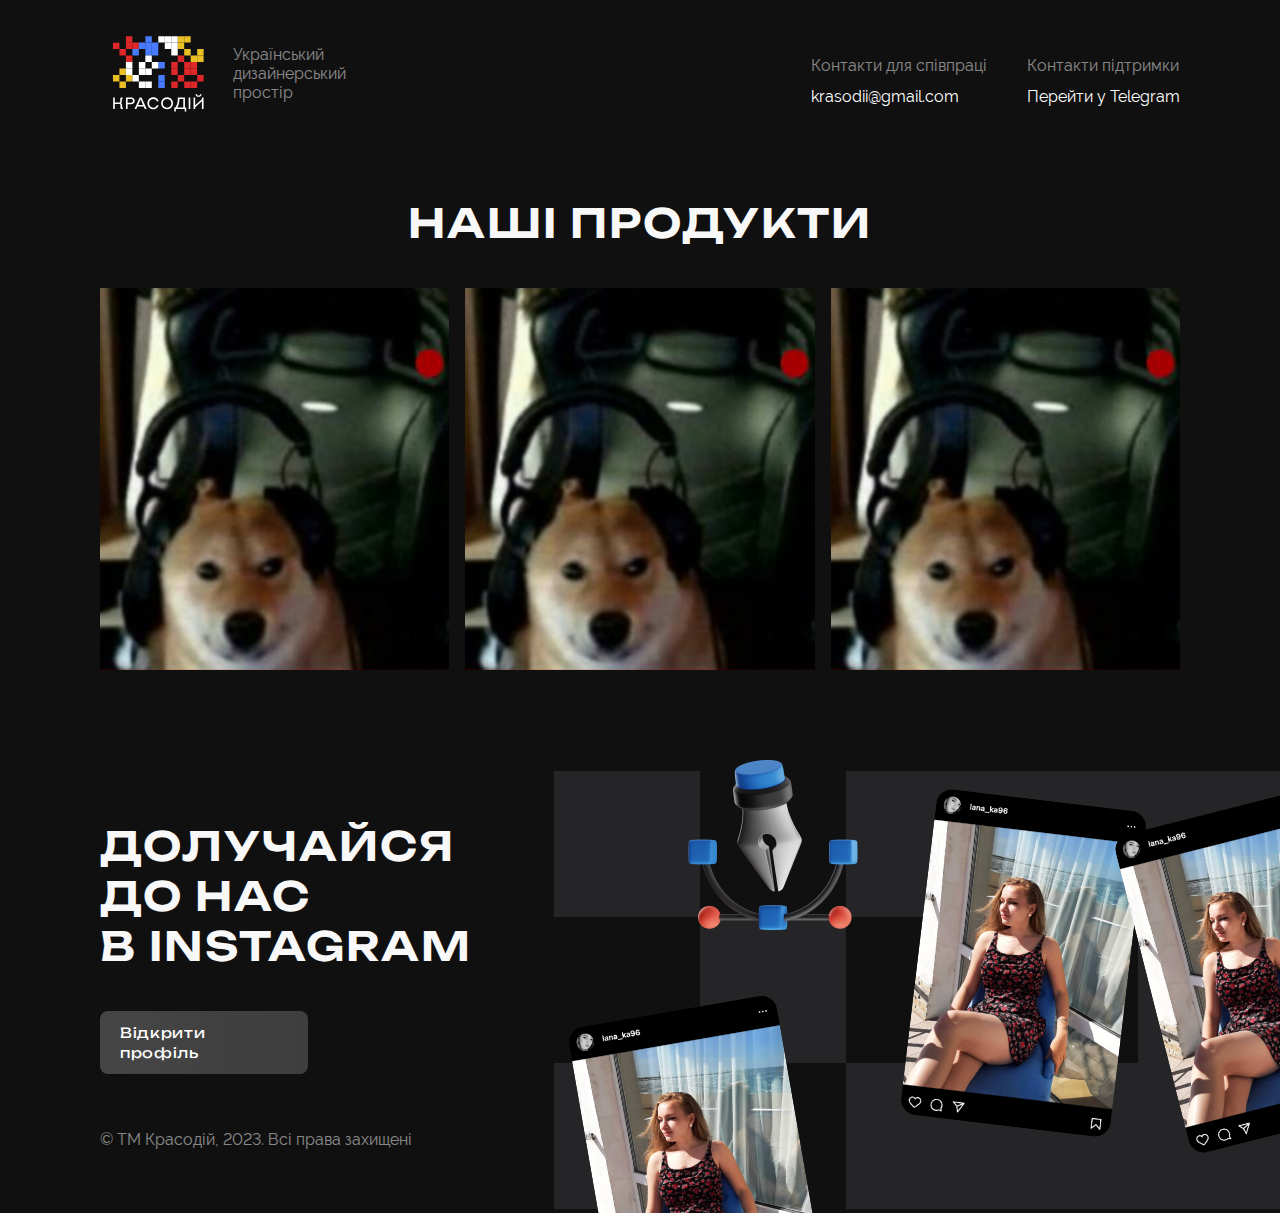
==== commit 729e91b2: "Update index.html" ====
--- a/index.html
+++ b/index.html
@@ -175,16 +175,16 @@
                         <div class="mosaic_gray_block"></div>
                         <div class="mosaic_gray_block"></div>
                     </div>
-                    <img src="./img/insta.PNG" alt="insta photo" class="first_insta_imges_insta_block">
+                    <img src="./img/insta.png" alt="insta photo" class="first_insta_imges_insta_block">
                     <!-- <img src="./img/insta.PNG" alt="pen" class="second_insta_imges_insta_block"> -->
                     <!-- <img src="./img/insta.PNG" alt="pen" class="third_insta_imges_insta_block"> -->
                 </div>
-                <img src="./img/pen.PNG" alt="pen" class="pen_imges_insta_block">
+                <img src="./img/pen.png" alt="pen" class="pen_imges_insta_block">
                 <!-- <img src="./img/insta.PNG" alt="pen" class="first_insta_imges_insta_block"> -->
-                <img src="./img/insta.PNG" alt="insta photo" class="second_insta_imges_insta_block">
-                <img src="./img/insta.PNG" alt="insta photo" class="third_insta_imges_insta_block">
+                <img src="./img/insta.png" alt="insta photo" class="second_insta_imges_insta_block">
+                <img src="./img/insta.png" alt="insta photo" class="third_insta_imges_insta_block">
             </div>
         </main>
     </section>
 </body>
-</html>+</html>
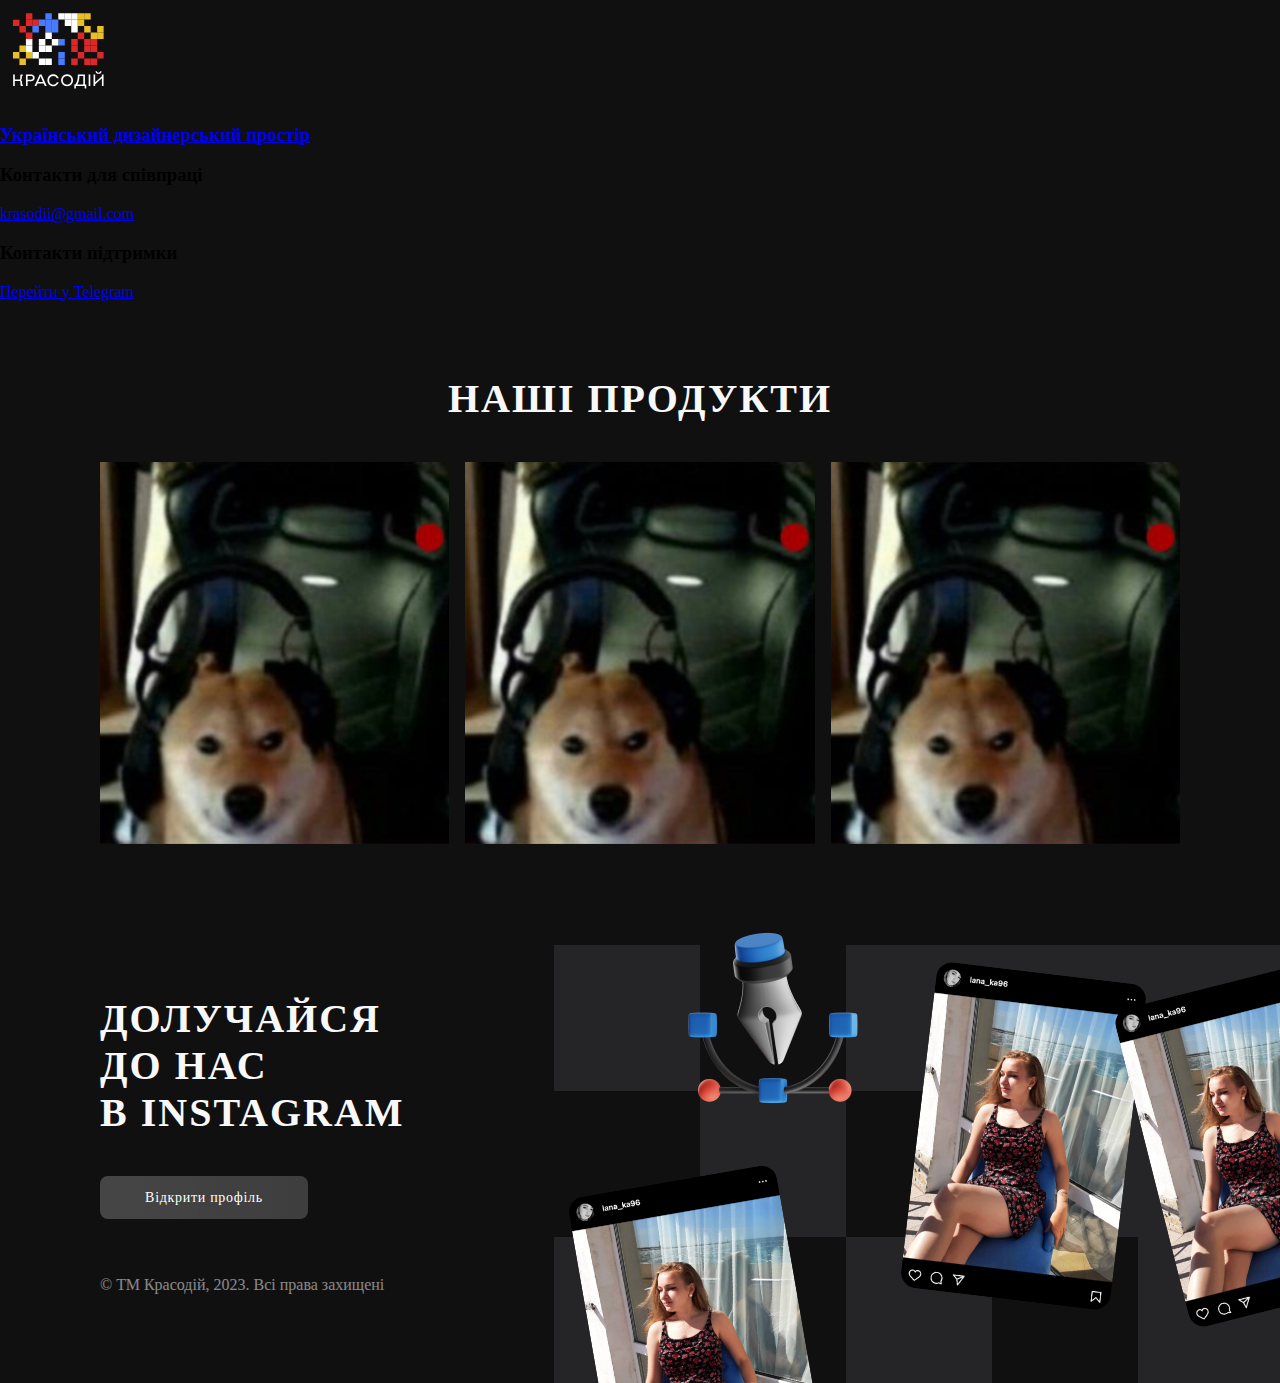
==== commit b403a006: "Add files via upload" ====
--- a/index.html
+++ b/index.html
@@ -4,16 +4,13 @@
     <meta charset="UTF-8">
     <meta name="viewport" content="width=device-width, initial-scale=1.0">
     <title>Український дизайнерський простір Красодій</title>
-    <link rel="stylesheet" href="./css/header_type_one.css">
     <link rel="stylesheet" href="./css/main_page.css">
-    <link rel="stylesheet" href="./css/fonts.css">
-    <link rel="stylesheet" href="./css/styles.css">
 </head>
 <body>
     <section class="main_section">
-        <header class="header">
-            <a href="#" class="header_logo">
-                <svg xmlns="http://www.w3.org/2000/svg" class="header_logo_logo" width="117" height="101" viewBox="0 0 117 101" fill="none">
+        <header class="header_type_one">
+            <a href="#" class="header_type_one_logo_type_two">
+                <svg xmlns="http://www.w3.org/2000/svg" class="header_type_one_logo_logo" width="117" height="101" viewBox="0 0 117 101" fill="none">
                     <g clip-path="url(#clip0_2_178)">
                     <path d="M116.594 0H0V101H116.594V0Z" fill="#101010"/>
                     <path d="M22.8606 84.4993V86.0923H21.8314C20.9021 86.0923 20.4375 85.6221 20.4375 84.6817V82.2562C20.4375 81.4469 20.0377 81.0431 19.238 81.0447H14.8117V86.0827H13.1684V74.4665H14.8117V79.5165H19.0653C19.8665 79.5165 20.2648 79.1111 20.2648 78.305V75.8795C20.2648 74.9359 20.7302 74.4649 21.661 74.4665H22.5991V76.0619H22.2368C22.1811 76.055 22.1245 76.0611 22.0715 76.0796C22.0185 76.0982 21.9705 76.1288 21.9313 76.169C21.892 76.2091 21.8626 76.2578 21.8453 76.3112C21.8279 76.3646 21.8232 76.4213 21.8314 76.4769V78.3698C21.8314 79.2454 21.5339 79.8596 20.9437 80.2146C21.3043 80.3497 21.608 80.6035 21.805 80.9343C22.0112 81.3194 22.1106 81.7526 22.0929 82.189V84.0819C22.0845 84.1379 22.0893 84.1951 22.1069 84.2489C22.1245 84.3027 22.1544 84.3517 22.1942 84.392C22.234 84.4323 22.2826 84.4627 22.3363 84.4809C22.3899 84.4991 22.447 84.5046 22.5031 84.4969L22.8606 84.4993Z" fill="white"/>
@@ -86,28 +83,28 @@
                     </clipPath>
                     </defs>
                 </svg>
-                <h3 class="header_logo_title">
+                <h3 class="header_type_one_logo_title_type_two">
                     Український 
                     дизайнерський 
                     простір
                 </h3>
             </a>
-            <div class="header_contacts">
-                <div class="header_contacts_coop">
-                    <h3 class="header_contacts_coop_title">
+            <div class="header_type_one_contacts">
+                <div class="header_type_one_contacts_coop">
+                    <h3 class="header_type_one_contacts_coop_title">
                         Контакти для співпраці
                     </h3>
-                    <a class="header_contacts_coop_text" href="https://mail.google.com/mail/?view=cm&fs=1&to=krasodii@gmail.com&authuser=0">krasodii@gmail.com</a>
+                    <a class="header_type_one_contacts_coop_text" href="https://mail.google.com/mail/?view=cm&fs=1&to=krasodii@gmail.com&authuser=0">krasodii@gmail.com</a>
                 </div>
-                <div class="header_contacts_support">
-                    <h3 class="header_contacts_support_title">
+                <div class="header_type_one_contacts_support">
+                    <h3 class="header_type_one_contacts_support_title">
                         Контакти підтримки
                     </h3>
-                    <a class="header_contacts_support_text" href="#">Перейти у Telegram</a>
+                    <a class="header_type_one_contacts_support_text" href="#">Перейти у Telegram</a>
                 </div>
             </div>
         </header>
-        <main>
+        <main class="main">
             <h1 class="main_text_title">
                 Наші продукти
             </h1>
@@ -167,8 +164,8 @@
                     </div>
                     <div class="mosaic_column">
                         <div class="mosaic_gray_block"></div>
+                        <div class="mosaic_gray_block"></div>
                         <div class="mosaic_black_block"></div>
-                        <div class="mosaic_gray_block"></div>
                     </div>
                     <div class="mosaic_column">
                         <div class="mosaic_gray_block"></div>
@@ -176,15 +173,12 @@
                         <div class="mosaic_gray_block"></div>
                     </div>
                     <img src="./img/insta.png" alt="insta photo" class="first_insta_imges_insta_block">
-                    <!-- <img src="./img/insta.PNG" alt="pen" class="second_insta_imges_insta_block"> -->
-                    <!-- <img src="./img/insta.PNG" alt="pen" class="third_insta_imges_insta_block"> -->
                 </div>
                 <img src="./img/pen.png" alt="pen" class="pen_imges_insta_block">
-                <!-- <img src="./img/insta.PNG" alt="pen" class="first_insta_imges_insta_block"> -->
                 <img src="./img/insta.png" alt="insta photo" class="second_insta_imges_insta_block">
                 <img src="./img/insta.png" alt="insta photo" class="third_insta_imges_insta_block">
             </div>
         </main>
     </section>
 </body>
-</html>
+</html>